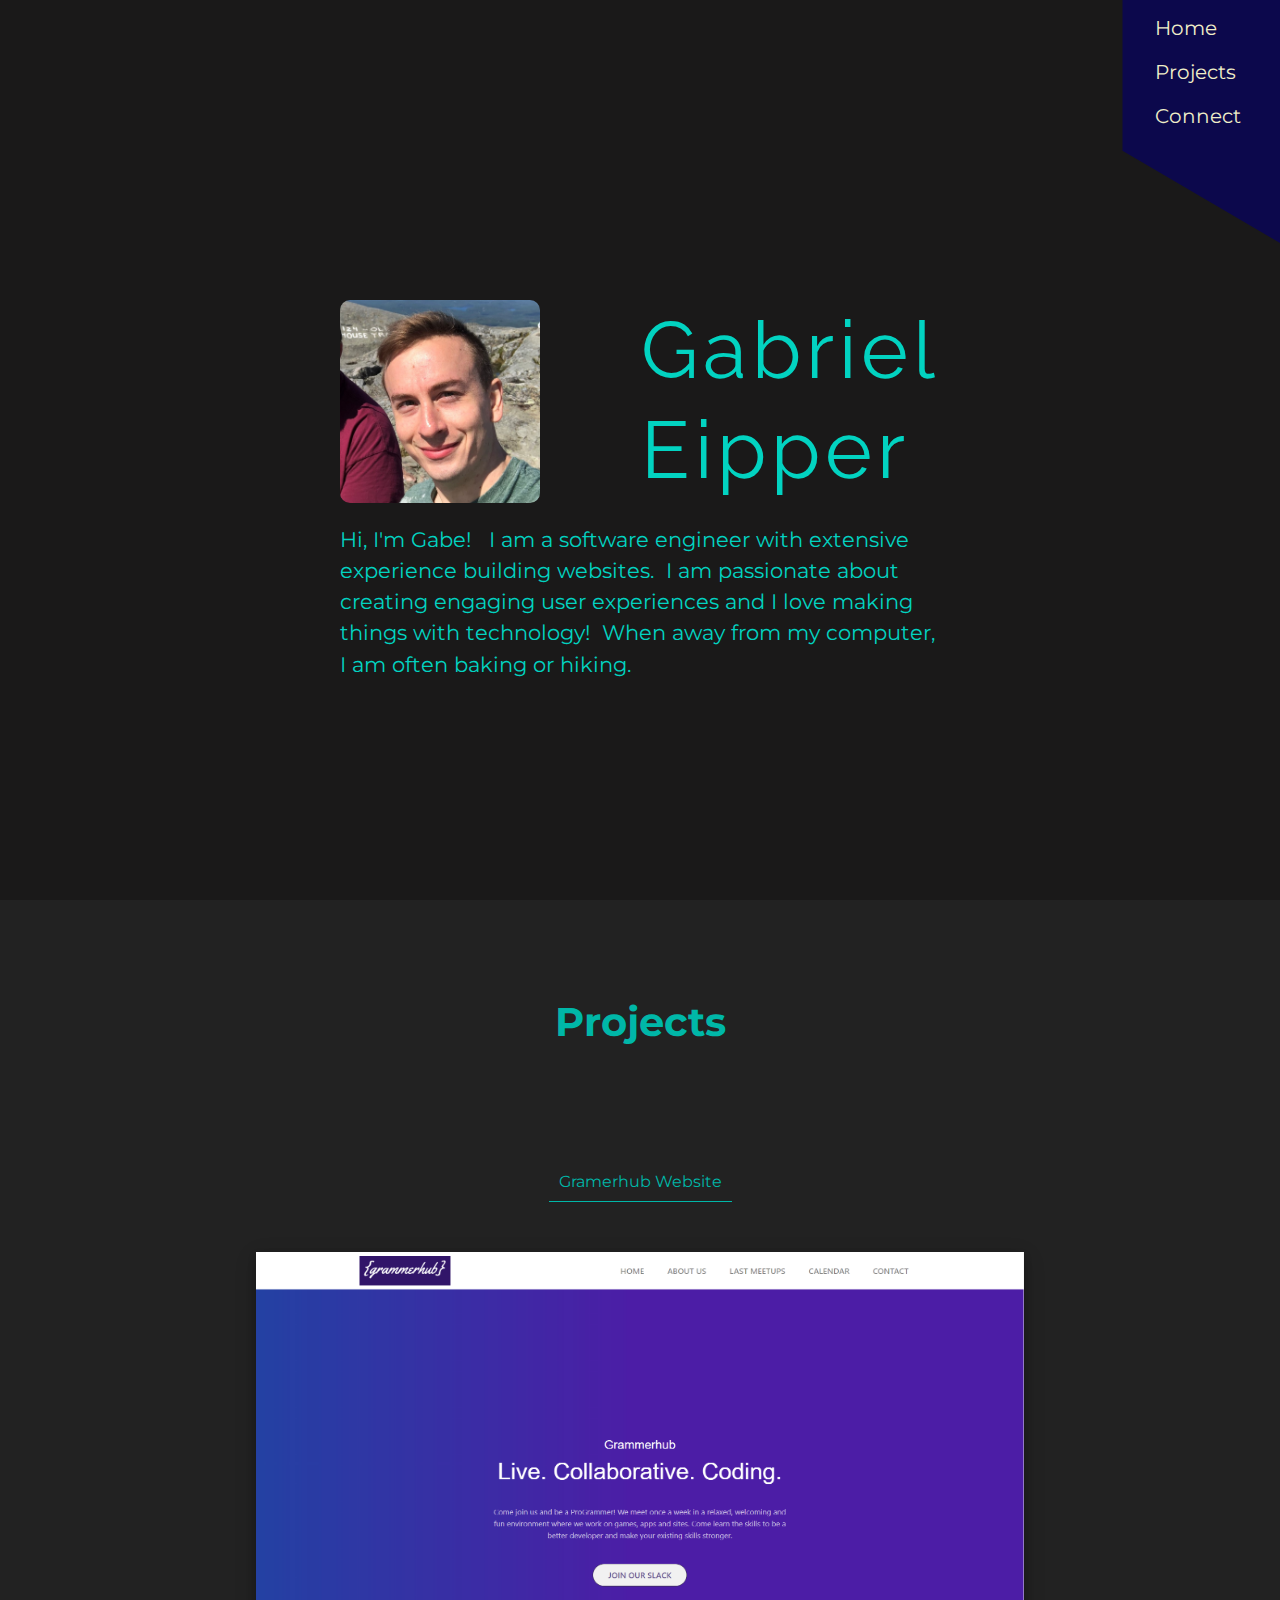
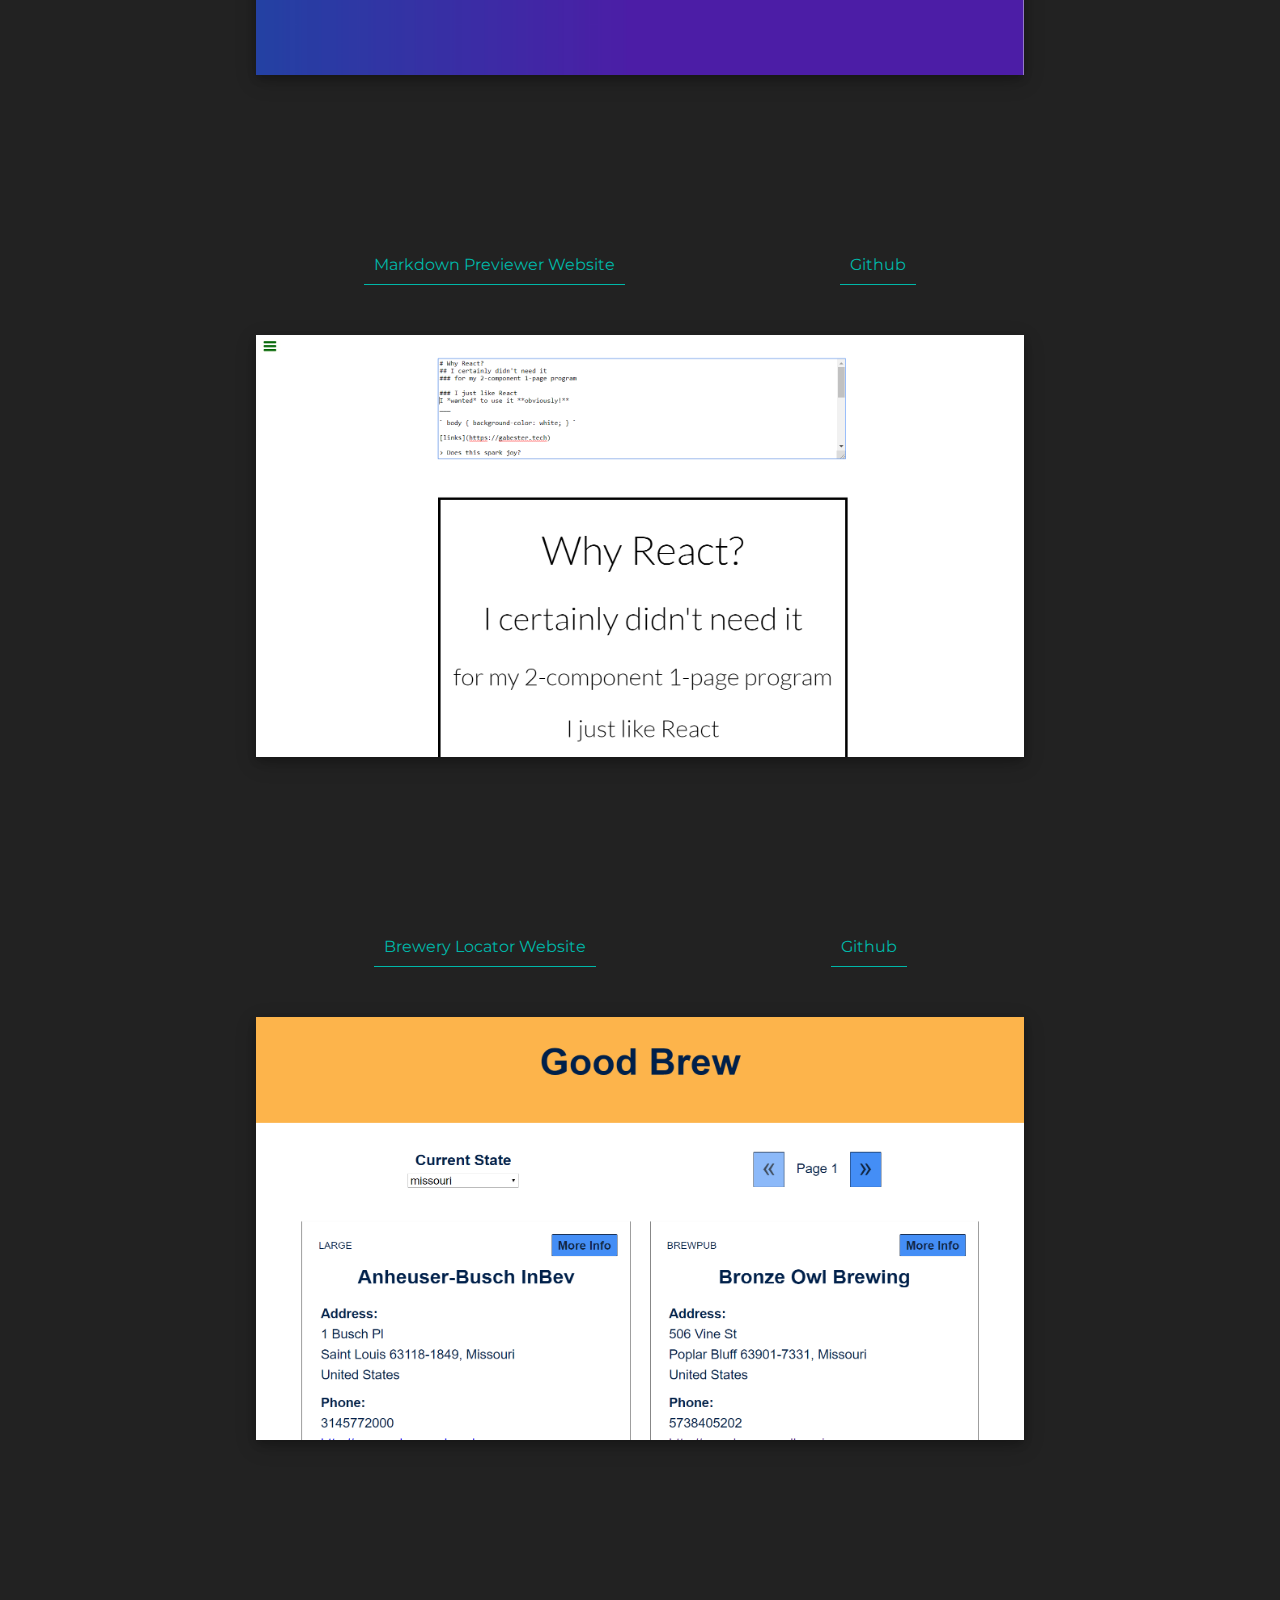
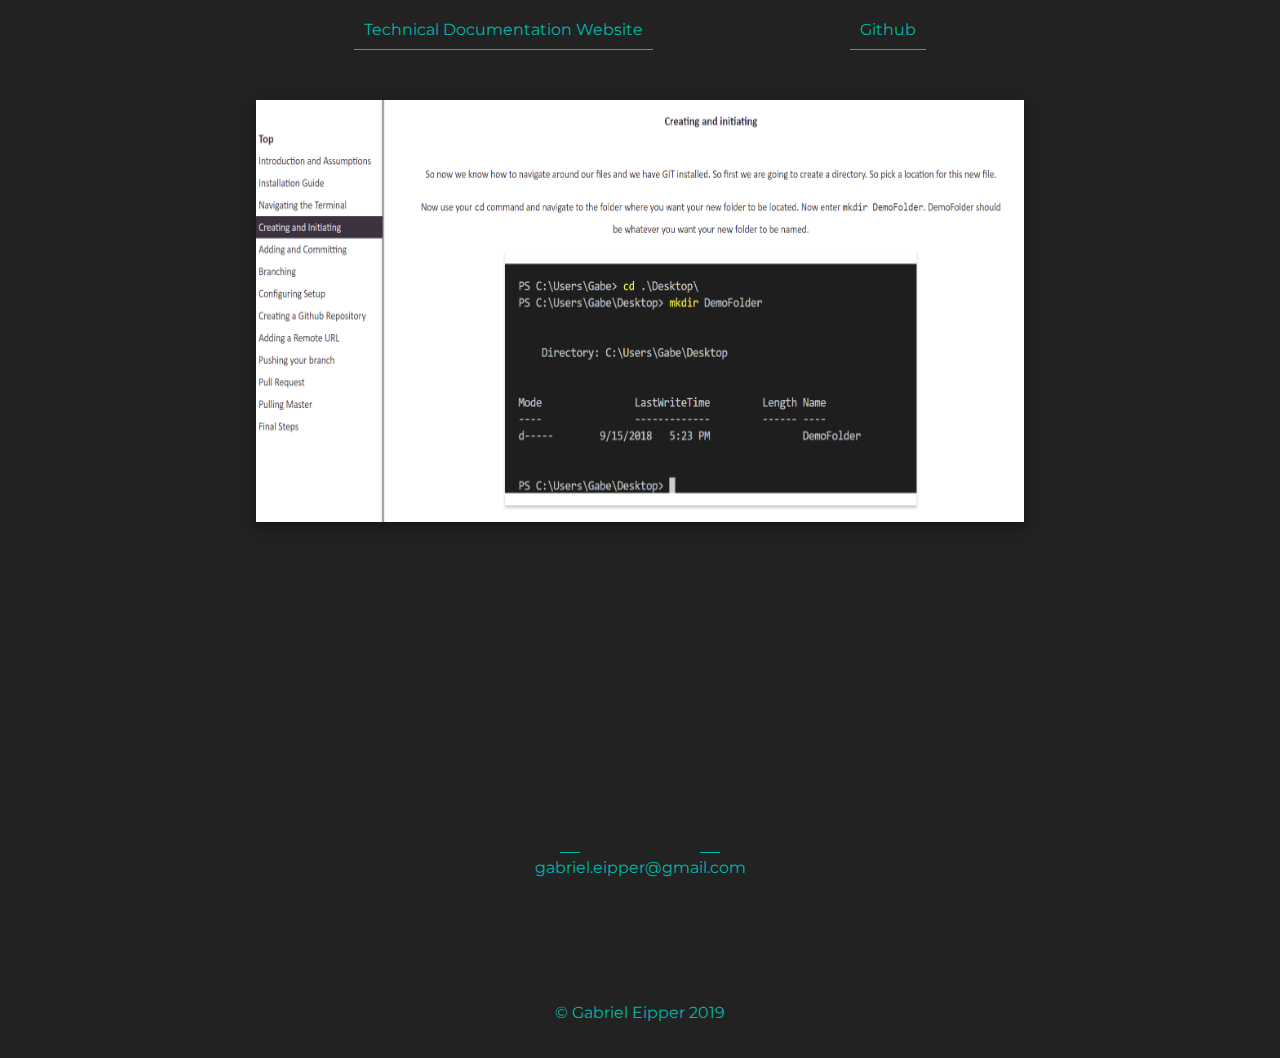
==== index.html @ 1fa5f0dd "added feature" ====
<!DOCTYPE html>
<html lang="en">

<head>
  <meta charset="UTF-8">
  <meta name="viewport" content="width=device-width, initial-scale=1.0">
  <meta http-equiv="X-UA-Compatible" content="ie=edge">

  <title>Gabe Eipper</title>

  <meta name="author" content="Gabe Eipper">
  <meta name="description" content="Gabe Eipper's portfolio">

  <link href="https://fonts.googleapis.com/css?family=Montserrat&display=swap" rel="stylesheet">
  <link href="https://fonts.googleapis.com/css2?family=Raleway:wght@100;400&display=swap" rel="stylesheet">
  <link rel="stylesheet" href="https://use.fontawesome.com/releases/v5.8.2/css/all.css" integrity="sha384-oS3vJWv+0UjzBfQzYUhtDYW+Pj2yciDJxpsK1OYPAYjqT085Qq/1cq5FLXAZQ7Ay" crossorigin="anonymous">
  <link rel="stylesheet" type="text/css" href="css/style.css">
  <link rel="stylesheet" type="text/css" href="css/queries.css">
  <link rel="apple-touch-icon" sizes="180x180" href="img/apple-touch-icon.png">
  <link rel="icon" type="image/png" sizes="32x32" href="img/favicon-32x32.png">
  <link rel="icon" type="image/png" sizes="16x16" href="img/favicon-16x16.png">
  <link rel="manifest" href="img/site.webmanifest">
  <link rel="mask-icon" href="img/safari-pinned-tab.svg" color="#5bbad5">
  <meta name="msapplication-TileColor" content="#2d89ef">
  <meta name="theme-color" content="#ffffff">
</head>

<body id="js--section-top">
    <main>
      <div class="item1">
        <div class="item1a">
          <img alt="Gabe Eipper" src="img/profile-3.jpeg" id="profile">
          <h1>Gabriel <br>Eipper</h1>
        </div>
          <div class="item1b">
            <p>Hi, I'm Gabe! &nbsp;  I am a software engineer with extensive experience building websites.
              &nbsp;I am passionate about creating engaging user experiences and I love making things with technology!
              &nbsp;When away from my computer, I am often baking or hiking.  
            </p>
          </div>
      </div>
      <nav class="nav">
        <ul>
          <li><a class="btn" id="section-top" href="#js--section-top" data="#js--section-top">Home</a></li>
          <li><a class="btn" id="section-work" href="#js--section-work" data="#js--section-work">Projects</a></li>
          <li><a class="btn" id="section-connect" href="#js--section-connect" data="#js--section-connect">Connect</a></li>
        </ul>
      </nav>
    </main>

    <section class="work" id="js--section-work">
      <h2>Projects</h2>
      <div class="container">
      
        <div class="item">
          <div class="flexSimpleRow">
            <!-- <h6>Grammerhub:</h6> -->
            <a href="http://grammerhub.org/" target="_blank" class="projects-icon">
              <i class="fas fa-external-link-alt"></i> Gramerhub Website
            </a>
          </div>
          <!--No GH link for this-->
          <div class="itemImg">
            <img src="img/grammerhub.png" class="shadow" alt="Grammerhub Website Image">
            <div class="overlay">
              <div class="hoverText">
                Contributor to open-source website for Gramerhub.  Built a CMS and API with Strapi.js and migrated database from 
                SQLite to MongoDB.  Built with React.js, Next.js, Strapi.js, and MongoDB.
              </div>
            </div>
          </div>
        </div>

        <div class="item">
          <div class="flexSimpleRow">
            <!-- <h6>Markdown Previewer:</h6> -->
            <a href="https://chainsaw-markdown-git-master.gceipper.now.sh/" target="_blank" class="projects-icon">
              <i class="fas fa-external-link-alt"></i> Markdown Previewer Website
            </a>
            <a href="https://github.com/Gabester0/chainsaw-markdown" target="_blank" class="projects-icon">
              <i class="fab fa-github"></i> Github
            </a>
          </div>
          <div class="itemImg">
            <img src="img/markdown.png" class="shadow" alt="Markdown Previewer App">
            <div class="overlay">
              <div class="hoverText">
                Markdown Previewer and guide.  Built with React, NextJS, and MarkedJS
              </div>
            </div>
          </div>
        </div>

        <div class="item">
          <div class="flexSimpleRow">
            <!-- <h6>Brewery Locator:</h6> -->
            <a href="https://good-brew.herokuapp.com/" target="_blank" class="projects-icon">
              <i class="fas fa-external-link-alt"></i> Brewery Locator Website
            </a>
            <a href="https://github.com/Gabester0/good-brew" target="_blank" class="projects-icon">
              <i class="fab fa-github"></i> Github
            </a>
          </div>
          <div class="itemImg">
            <img class="shadow" src="img/goodBrew.png" alt="Good Brew"/>
            <div class="overlay">
              <div class="hoverText">
                Website to help users explore breweries based on location.  Built with React, SASS, and the Open Brewery DB.
              </div>
            </div>
          </div>
        </div>


        <div class="item">
          <div class="flexSimpleRow">
            <!-- <h6>Technical Documentation:</h6> -->
            <a href="https://gabester0.github.io/Git-Guidance/" target="_blank" class="projects-icon">
              <i class="fas fa-external-link-alt"></i> Technical Documentation Website
            </a>
            <a href="https://github.com/Gabester0/Git-Guidance" target="_blank" class="projects-icon">
              <i class="fab fa-github"></i> Github
            </a>
          </div>
          <div class="itemImg">
            <img src="img/gitGuidance.png" class="shadow" alt="Gabe's GIT Guide" />
            <div class="overlay">
              <div class="hoverText">
                Technical Documentation Project teaching basic GIT usage locally 
                and with Github.  Built with HTML, CSS, and JavaScript.  
              </div>
            </div>
          </div>
        </div>
      </div>
    </section>
    
    <footer>
      <div class="flexSimple connect" id="js--section-connect">
        <div class="flexSimple">
        
          <div class="flexSimpleRow">
            <a href="https://github.com/Gabester0/" target="_blank">
              <i class="fab fa-github connect-icon"></i>
            </a>
            <a href="https://www.linkedin.com/in/gabriel-eipper/" target="_blank">
              <i class="fab fa-linkedin connect-icon"></i>
            </a>
          </div>
          <p><a href="mailto:gabriel.eipper@gmail.com" target="_blank">gabriel.eipper@gmail.com</a></p>
        </div>
      </div>

      <p>
        &#169 Gabriel Eipper 2019<br>
      </p>
    </footer>

    <script src="script.js"></script>
  </body>
</html>
---- css/style.css ----
html {
  overflow-y: scroll;
  overflow-x: hidden;
  scroll-behavior: smooth;
  font-size: 16px;
}

body {
    font-family:Montserrat, sans-serif;
    display:grid;
    background-color: #222;
    margin: 0;
  }

::-webkit-scrollbar {
  width: 14px;
}

::-webkit-scrollbar-thumb {
  background: #00b7a8;
  border-radius: 14px;
  box-shadow: inset 0 0 1px rgba(0,0,0,0.5);
  -webkit-box-shadow: inset 0 0 1px rgba(0,0,0,0.5);
}

::-webkit-scrollbar-track {
  background: rgba(255, 255, 255, 0.869);
}

/***** Reuseable Components ******/
h2,
h4,
h6{
  text-align:center;
}

h2 {
  font-size: 2.5rem;
}
h3 {
  font-size: 1.75rem;
}

h4 {
  font-weight: 200;
  font-size: 2rem;
}

p {
  font-size: 1.25rem;
  text-align: center;
}

a {
  text-decoration: none;
}

.container {
  display: grid;
  width: 90%;
  grid-template-columns: repeat(auto-fill, 1fr);
  grid-template-rows: repeat(auto-fill, 1fr);
  grid-gap: 5vw 2.5%;
  margin:0 auto 4% auto;
  padding: 0 0 5% 0;
}

/* ----------------------Navigation------------*/

.nav {
  z-index: 5;
  background-color: #0c084c;
  grid-column: 5/6;
  position: fixed;
  top: 0;
  left: calc(100vw - 250px);
  padding: 0;
  clip-path: polygon(37% 0, 100% 0, 100% 100%, 37% 62%);
  -webkit-clip-path: polygon(37% 0, 100% 0, 100% 100%, 37% 62%);
  padding-left: 100px;
  padding-bottom: 75px;
}

.nav ul {
  position: sticky;
  -webkit-position: sticky;
  top: 0;
  right: 0;
  width: 100px;
  list-style: none;
  padding: 0 25px;
  margin-top: 0;
  margin-bottom: 40px;
}

.nav li {
  padding-top: 1.25rem;
  font-size: 1.25rem;
}
.nav li:nth-child(1){
  padding-top: 1rem;
}

.nav li a {
  color:#f0eec8;
  display: block;

}

.btn:link,
.btn:visited  {
  text-decoration: none;
  list-style: none;
  transition: color .5s;
}

.btn:hover,
.btn:active {
  color: rgba(255, 255, 255, 0.877);
  text-decoration:none;
  transition: color .5s;
}

.btn-img {
  margin-left: 24px;
}

.btn-img img {
  height: 23px;
  width: 24px;
  z-index: 1;
}

#box {
  height: 23px;
  width: 24px;
  border: 1px solid rgba(255, 255, 255, 0);
  z-index: 20;
  transition: border 0.5s;
}


#box:hover {
  border: 1px solid rgba(255, 255, 255, 0.877);
}



/*****  Landing Page  ******/
main {
  width: 100vw;
  height: 100vh;
  position: relative;
  margin: 0;
  display: grid;
  grid-template-columns: 1fr;
  padding: 0;
  background-color: #1A1919;
}


.item1 {
  width: 600px;
  height: 300px;
  color: rgb(2, 211, 193);
  text-align: left;
  grid-column: 1/5;
  position: absolute;
  top: 50%;
  left: 50%;
  transform: translate(-50%, -50%);
  margin-bottom: 0px;

}

.item1a {
  display: flex;
  flex-direction: row;
  justify-content: space-between;
  width: 100%;
}

.item1b > p{
  text-align: left;
  font-size: 1.3rem;
  line-height: 1.5;
}

#profile {
  width: 200px;
  height: 203px;
  border-radius: 10px;
  box-sizing: border-box;
  display: inline-block;
}
.item1 h1 {
  display: inline-block;
  font-family: 'Raleway', sans-serif;
  font-weight: 400;
  letter-spacing: 5px;
  font-size: 5rem;
  margin: 0;
  line-height: 1.25;
}

.item2 {
  display: inline-block;
  width: 100%;
}

.item2a{
  margin: 0 auto 0 auto;
  width: 100%;
  display: flex;
  flex-direction: row;
  justify-content: space-between;
}

.item1a h2 {
  margin-top: 20px;
  margin-bottom: 0;
  font-weight: 700;
  text-align: right;
}

.item1a h3 {
  text-align: right;
}

#hide {
  display: none;
}

.downButton {
  clip-path: polygon(100% 2%, 100% 0, 0 0%, 0% 2%, 48% 93%, 49% 94%, 50% 95%, 51% 94%, 52% 93%);
  -webkit-clip-path: polygon(100% 2%, 100% 0, 0 0%, 0% 2%, 48% 93%, 49% 94%, 50% 95%, 51% 94%, 52% 93%);
  width: 100px;
  height: 80px;
  margin-top: 7px;
  border-radius: 2.5%;
  background-image: linear-gradient(#9400D3, #4B0082, #0000FF, #00FF00, #FFFF00, #FF7F00, #FEFFEE);
}

h6,
#about-me {
  list-style: none;
  font-size: 1.25rem;
  line-height: 175%;
  font-weight: 600;
  padding: 0;
  margin: 20px auto;
}
.item1 > p {
  margin-top: 0px;
  line-height: 175%;
}

article {
  color: rgb(2, 211, 193);
  background-image: linear-gradient(black 1%, 15%, #222 30%);
  width: 100vw;
  height: 200px;
  padding: 35px auto;
}
article h4 {
  margin-top: 100px;
}

article > p {
  width: 70%;
  margin: 25px auto;
  line-height: 210%;
  margin: 25px auto 0px auto;
  text-align: left;
}

/*-----WORK-----*/

section {
  color: #00b7a8;
  background-color: #222;
  padding: 5vw 0;
  margin: 0;
  width: 100vw;
}

.flexSimple {
  width: 75vw;
  margin: 10px auto;
  display: flex;
  flex-direction: column;
  align-content: center;
}

.flexSimple:nth-last-child(1) {
  width: 400px;
}

.flexSimpleRow {
  display: flex;
  flex-wrap: wrap;
  justify-content: space-evenly;
  font-size: 3.25rem;
}

.item .flexSimpleRow {
  margin-top: 50px;
}

.overlay{
  height: 100%;
  width: 100%;
  opacity: 0;
  transition: .5s ease;
  background-color: black;
  position: absolute;
  bottom: 0;
  box-sizing: border-box;
  border: 4px solid #00b7a8;
  font-size: 1.3rem;
  line-height: 1.8;
}

.hoverText {
  color: #f0eec8;
  position: absolute;
  top: 50%;
  left: 50%;
  transform: translate(-50%, -50%);
  -ms-transform: translate(-50%, -50%);
  text-align: center;
  font-weight: bold;
}

.item {
  margin: auto;
  position:relative;
  padding: 2%;
}

.item .flexSimpleRow {
  font-size: 1rem;
}

.projects-icon {
  color: #00b7a8;
  border-bottom: 1px solid #00b7a8;
  margin: 10px auto 50px auto;
  padding: 10px;
  transition: all .3s;
}

.projects-icon:hover {
  color: rgba(255, 255, 255, 0.877);
}

.item img {
  width: 60vw;
  height:calc(60vw * .55);

}

.itemImg {
  background-color: #0c084c;
  width: 60vw;
  height:calc(60vw * .55);
  position: relative;
  bottom: 0;
}

.itemImg:hover .overlay {
  opacity:0.86;
}

.inactive {
  display: none;
}

.shadow {
  box-shadow: 0 4px 8px 0 rgba(0, 0, 0, 0.2), 0 6px 20px 0 rgba(0, 0, 0, 0.19);
}

/*************  Contact  ************/

.connect {
  color: #00b7a8;
  padding: 0;
  text-align: center;
  margin: 0 auto 100px auto;
}

.connect i {
  color: #00b7a8;
  border-bottom: 1px solid #00b7a8;
  margin: 10px auto 50px auto;
  padding: 10px;
  font-size: 4.5rem;
  transition: all .3s;
}

.connect a {
  color: #00b7a8;
}

.connect-icon:hover {
  color: rgba(255, 255, 255, 0.877);
}

footer {
  color: #00b7a8;
  padding: 20px;
}

footer p {
  font-size: 1rem;
}
---- css/queries.css ----
@media (max-width: 750px){
    html {
        font-size: 14px;
    }
    .container {
      width: 440px;
      margin: 0 auto;
      grid-template-columns: 1fr;
    }
    .item1 {
        width: 398px;
    }
    .item1a {
        margin-bottom: 20px;
    }
    #profile {
        margin: auto;
        width: 100px;
        height: 101.5px;
    }
    .item1a > h1 {
        font-size: 3.65rem;
    }
    .btn-img {
        margin-left: 20px;
    }
    .item {
      padding: 0;
    }
    .item .flexSimpleRow {
        flex-direction: column;
    }
    .projects-icon {
        margin: 0px auto 20px auto;
    }
    .overlay{
        font-size: initial;
        line-height: initial;
    }
    .hoverText{
        width: 75%;
    }
      
    .item1b > p {
        width: 398px;
        margin: 10px auto 0 auto;
    }
  }

@media (max-width: 505px){
    html {
        font-size: 12px;
    }
    .container {
        width: 350px;
        grid-template-columns: 1fr;
    }
    .nav {
        padding-bottom: 25px;
        left: calc(100vw - 220px);
    }
    .item {
        max-width: 100%;
        margin: auto;
    }
    .item1 {
        width: 250px;
    }
    .item1a > h1 {
        font-size: 2.65rem;
    }
    .item1b > p {
        width: 250px;
    }
    #lBut {
        margin-top: 4vw;
    }
    #profile {
        margin: 0 auto;
        width: 100px;
        height: 102px;
    }
    .itemImg {
      background-color: #0c084c;
      height: auto;
      width: 350px;
    }
    .btn-img {
        margin-left: 16px;
    }
    .item img {
        height: auto;
        width: 350px;
    }
    .flexSimple:nth-last-child(1) {
        width: 250px;
    }
    .hoverText{
        width: 90%;
        font-size: 14px;
    }
}


@media (max-width: 420px){
    .container {
        width: 250px;
        grid-template-columns: 1fr;
    }
    .itemImg {
        width: 250px;
    }
    #profile {
        margin: 0 auto;
        width: 75px;
        height: 76.125px;
    }
    .item img {
        width: 250px;
    }
}

@media (max-height: 625px){
    .item1 {
        top: 55%;
    }
}
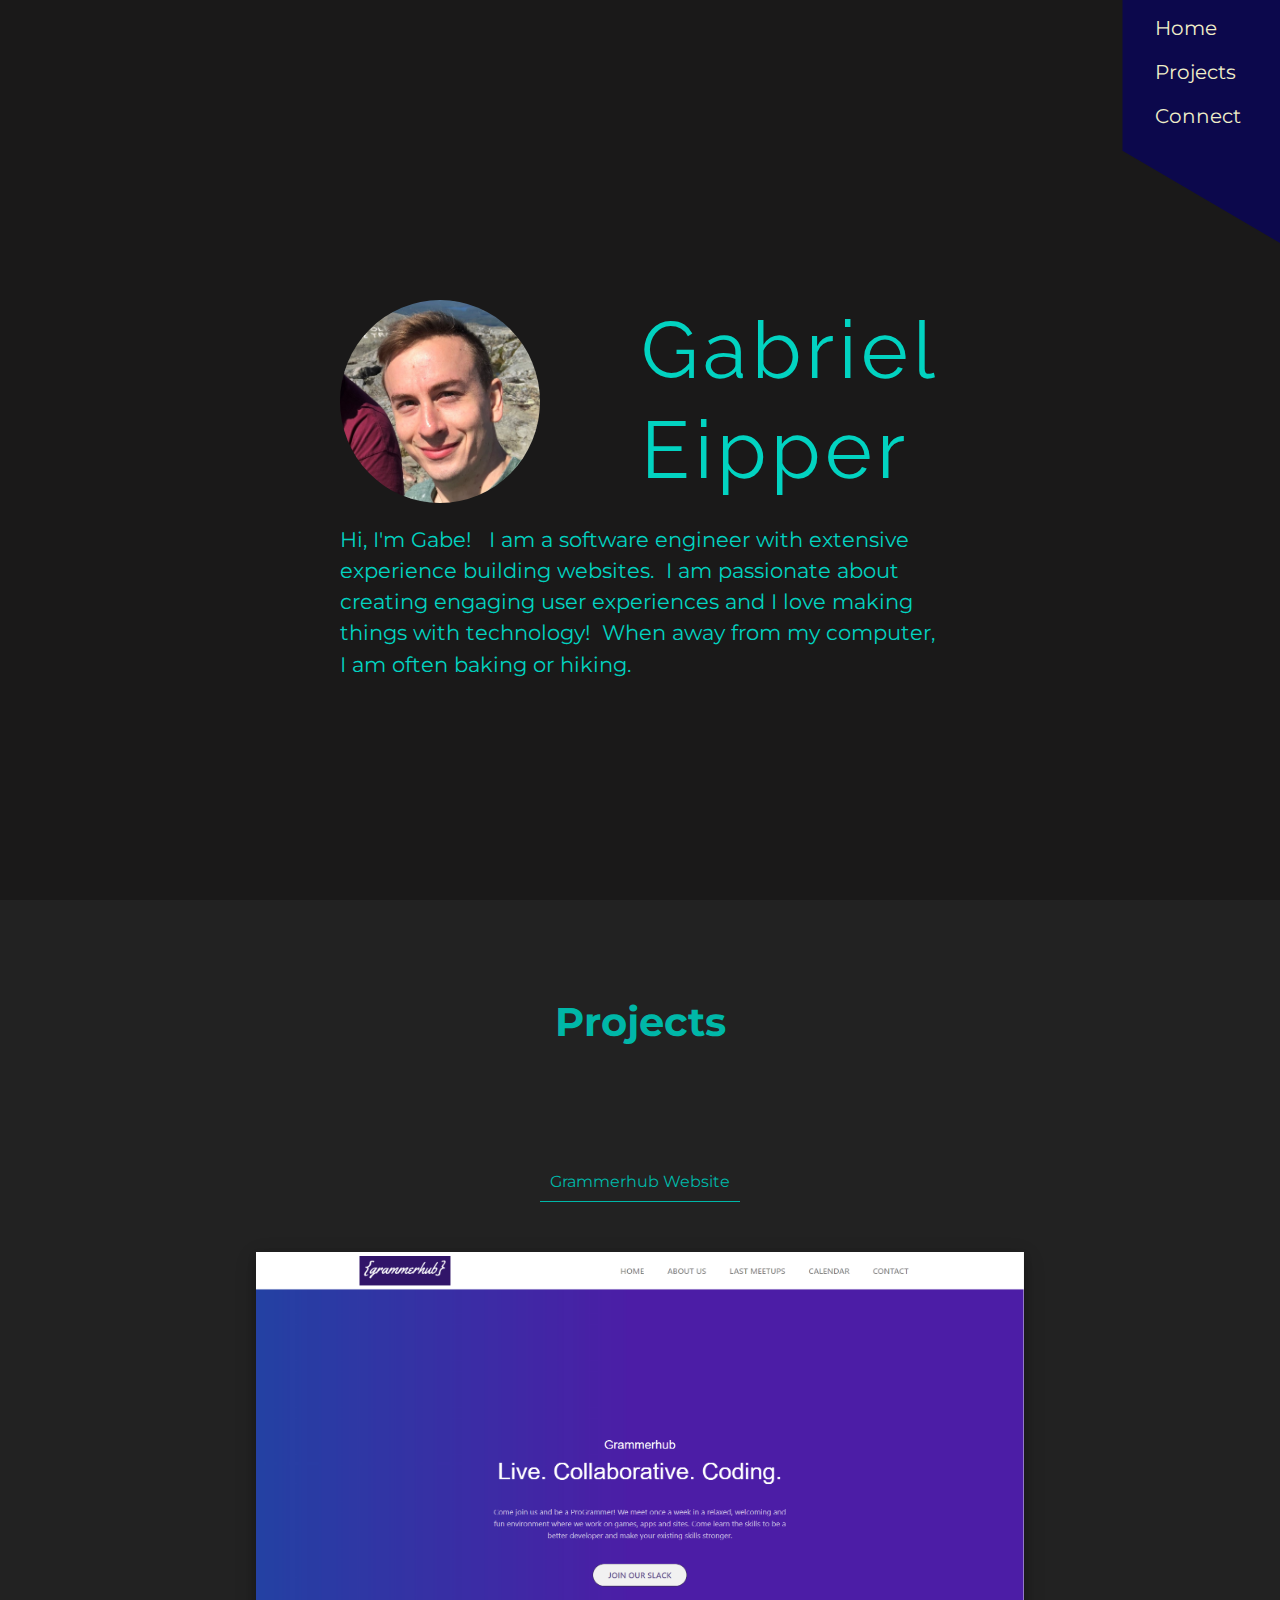
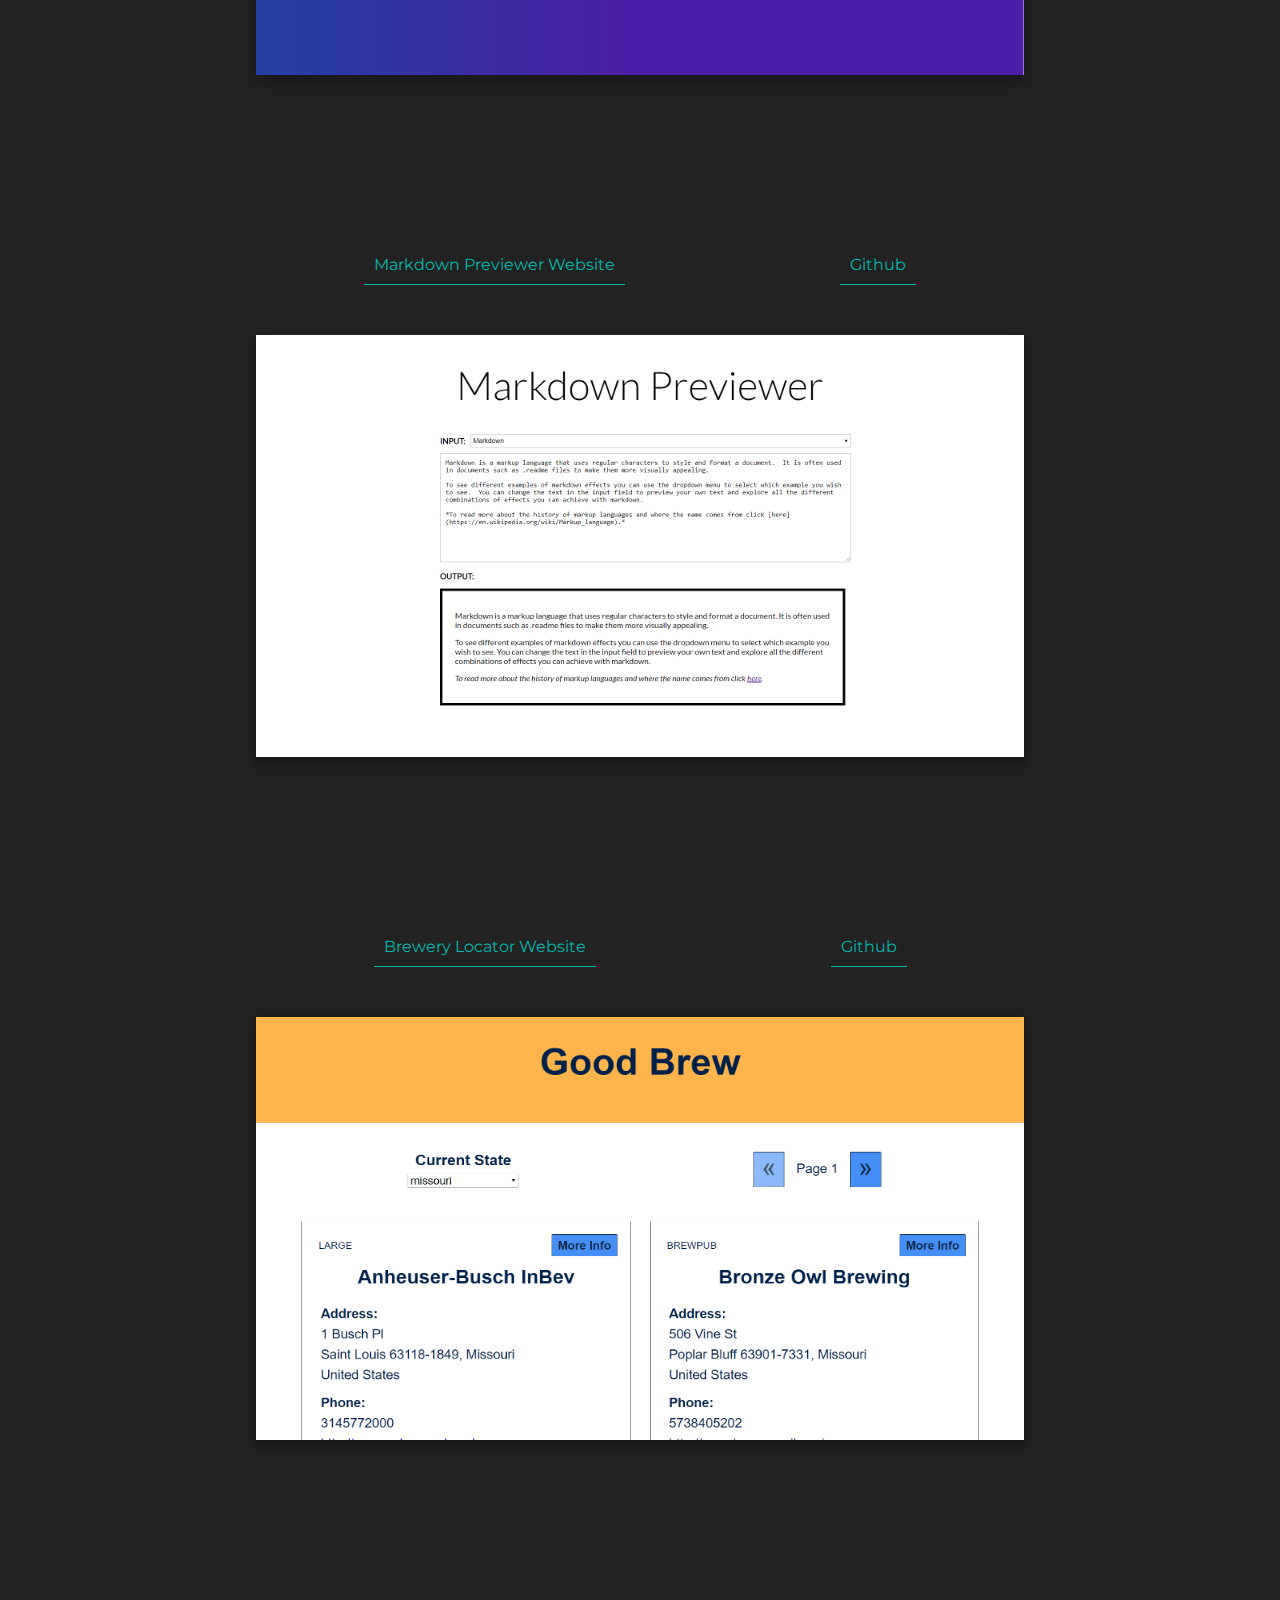
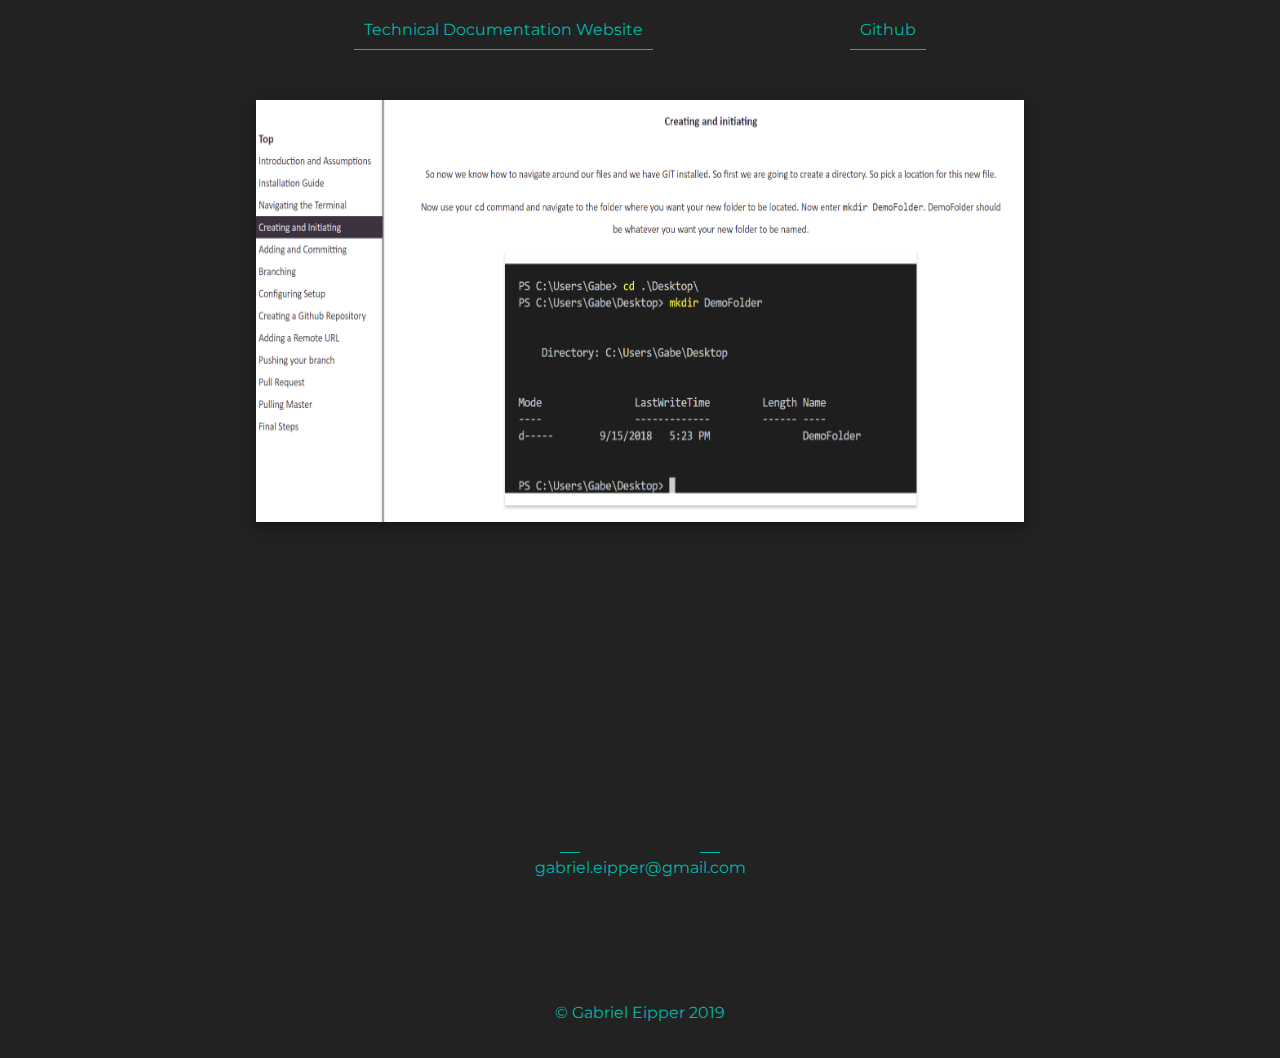
==== commit 0ad32e78: "fixed typo" ====
--- a/index.html
+++ b/index.html
@@ -25,7 +25,7 @@
   <meta name="theme-color" content="#ffffff">
 </head>
 
-<body id="js--section-top">
+<body id="scrollTo-sectionTop">
     <main>
       <div class="item1">
         <div class="item1a">
@@ -41,14 +41,14 @@
       </div>
       <nav class="nav">
         <ul>
-          <li><a class="btn" id="section-top" href="#js--section-top" data="#js--section-top">Home</a></li>
-          <li><a class="btn" id="section-work" href="#js--section-work" data="#js--section-work">Projects</a></li>
-          <li><a class="btn" id="section-connect" href="#js--section-connect" data="#js--section-connect">Connect</a></li>
+          <li><a class="btn" id="sectionTop" href="#scrollTo-sectionTop">Home</a></li>
+          <li><a class="btn" id="sectionWork" href="#scrollTo-sectionWork">Projects</a></li>
+          <li><a class="btn" id="sectionConnect" href="#scrollTo-sectionConnect">Connect</a></li>
         </ul>
       </nav>
     </main>
 
-    <section class="work" id="js--section-work">
+    <section class="work" id="scrollTo-sectionWork">
       <h2>Projects</h2>
       <div class="container">
       
@@ -56,7 +56,7 @@
           <div class="flexSimpleRow">
             <!-- <h6>Grammerhub:</h6> -->
             <a href="http://grammerhub.org/" target="_blank" class="projects-icon">
-              <i class="fas fa-external-link-alt"></i> Gramerhub Website
+              <i class="fas fa-external-link-alt"></i> Grammerhub Website
             </a>
           </div>
           <!--No GH link for this-->
@@ -64,7 +64,7 @@
             <img src="img/grammerhub.png" class="shadow" alt="Grammerhub Website Image">
             <div class="overlay">
               <div class="hoverText">
-                Contributor to open-source website for Gramerhub.  Built a CMS and API with Strapi.js and migrated database from 
+                Contributor to open-source website for Grammerhub.  Built a CMS and API with Strapi.js and migrated database from 
                 SQLite to MongoDB.  Built with React.js, Next.js, Strapi.js, and MongoDB.
               </div>
             </div>
@@ -136,7 +136,7 @@
     </section>
     
     <footer>
-      <div class="flexSimple connect" id="js--section-connect">
+      <div class="flexSimple connect" id="scrollTo-sectionConnect">
         <div class="flexSimple">
         
           <div class="flexSimpleRow">
--- a/css/style.css
+++ b/css/style.css
@@ -189,7 +189,7 @@
 #profile {
   width: 200px;
   height: 203px;
-  border-radius: 10px;
+  border-radius: 50%;
   box-sizing: border-box;
   display: inline-block;
 }
@@ -317,8 +317,8 @@
   bottom: 0;
   box-sizing: border-box;
   border: 4px solid #00b7a8;
-  font-size: 1.3rem;
-  line-height: 1.8;
+  font-size: 1.1rem;
+  line-height: 1.6;
 }
 
 .hoverText {
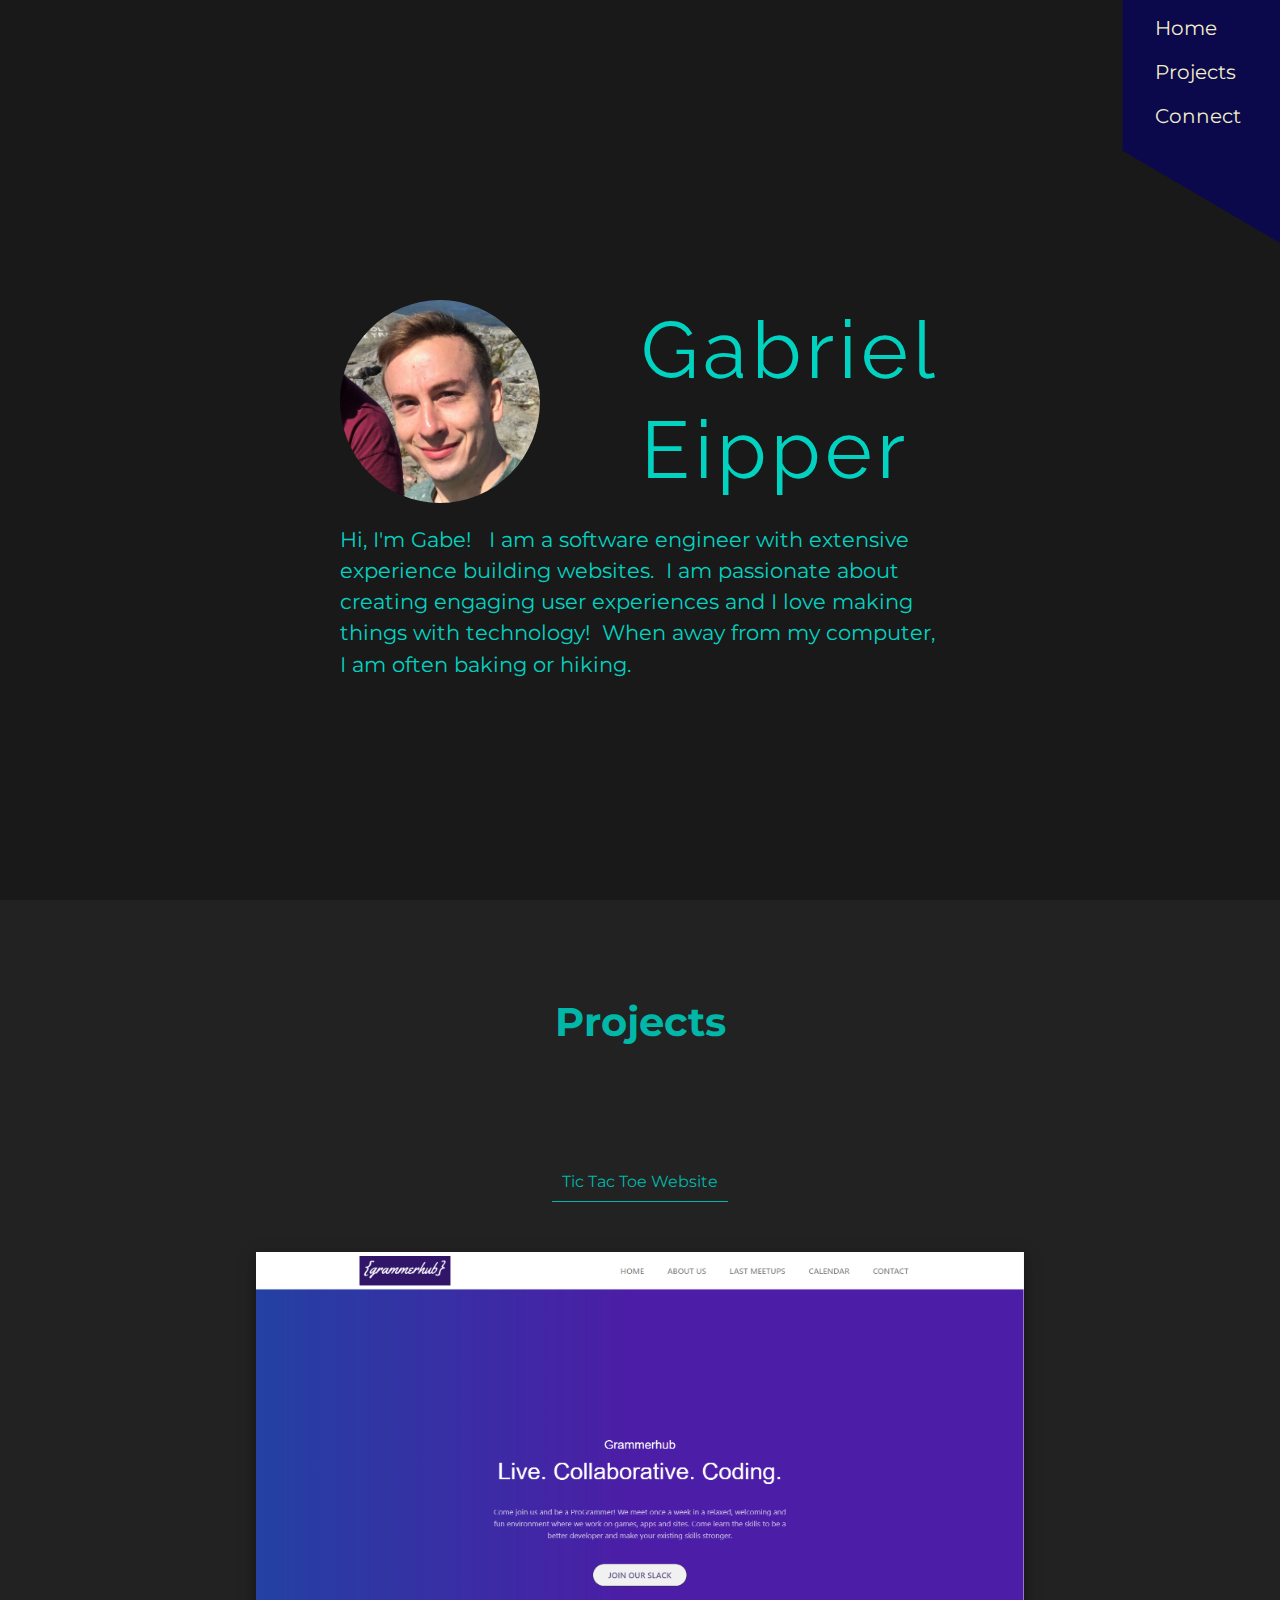
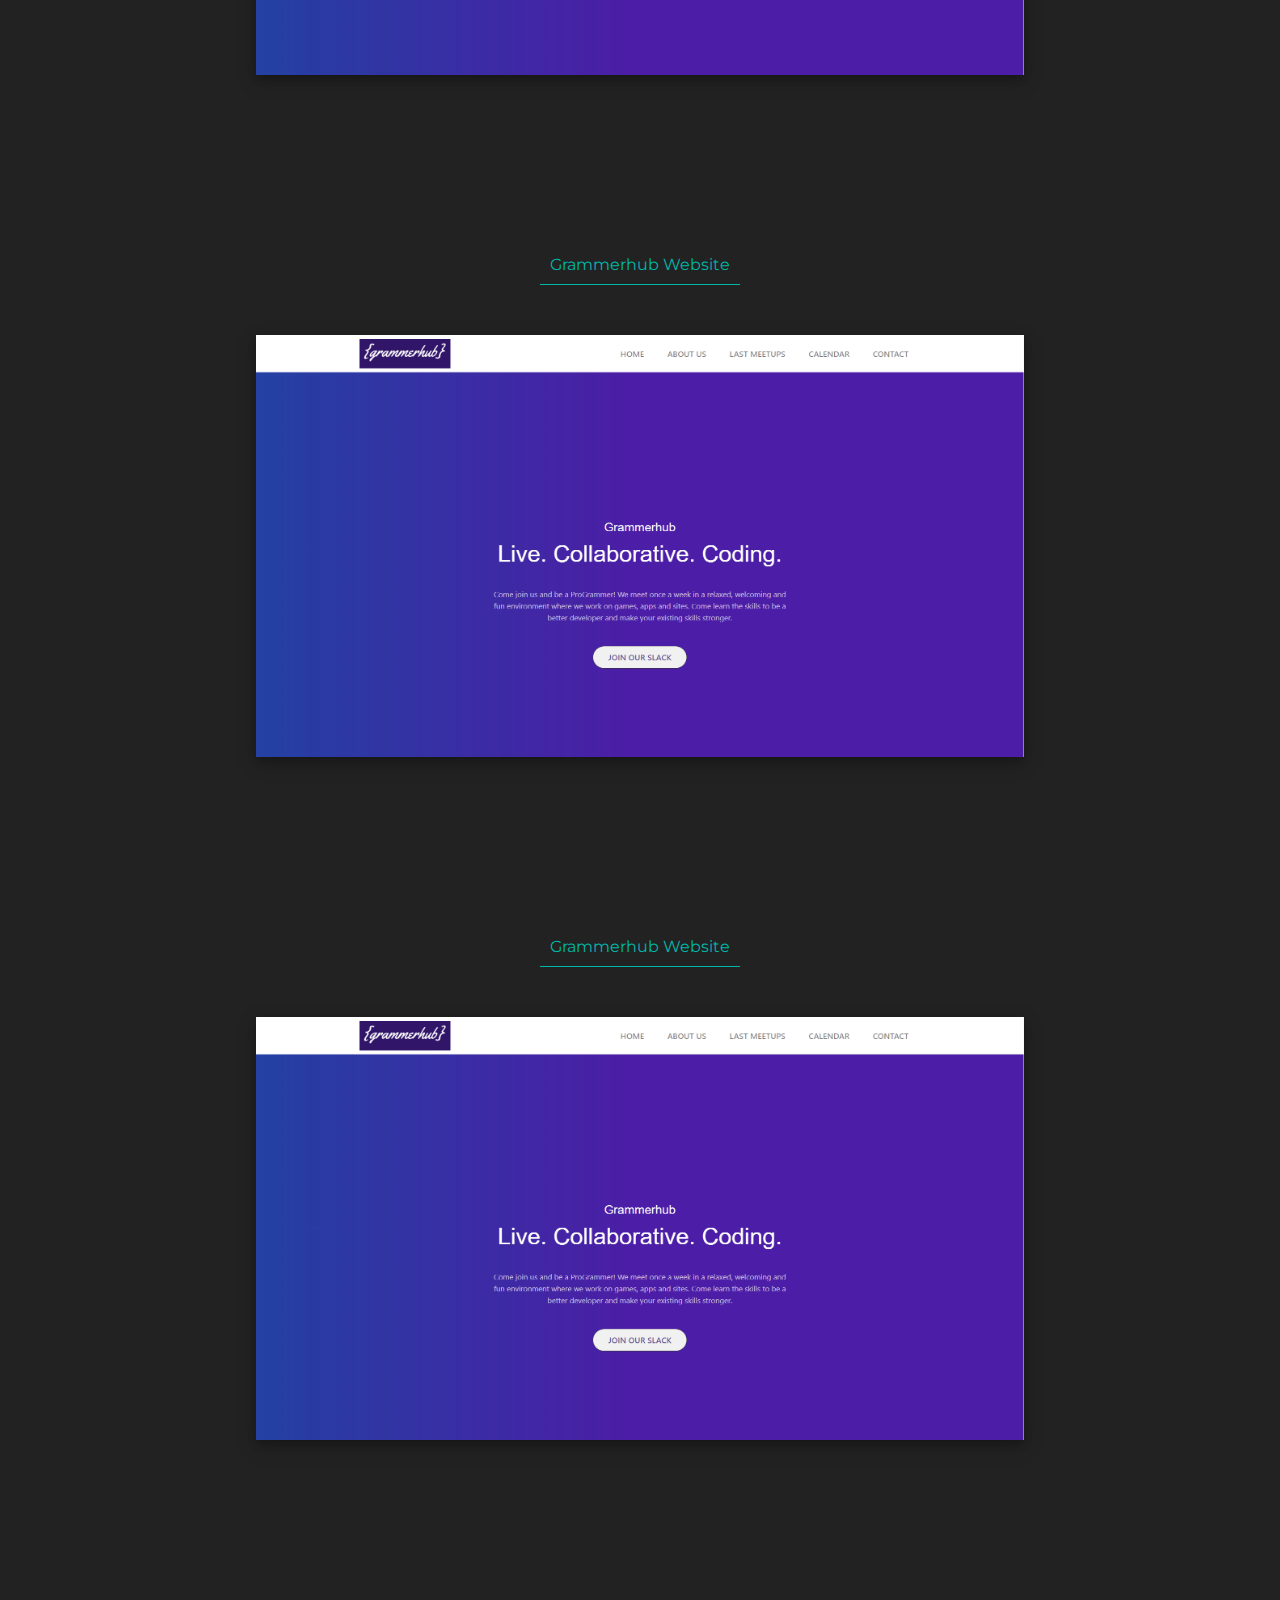
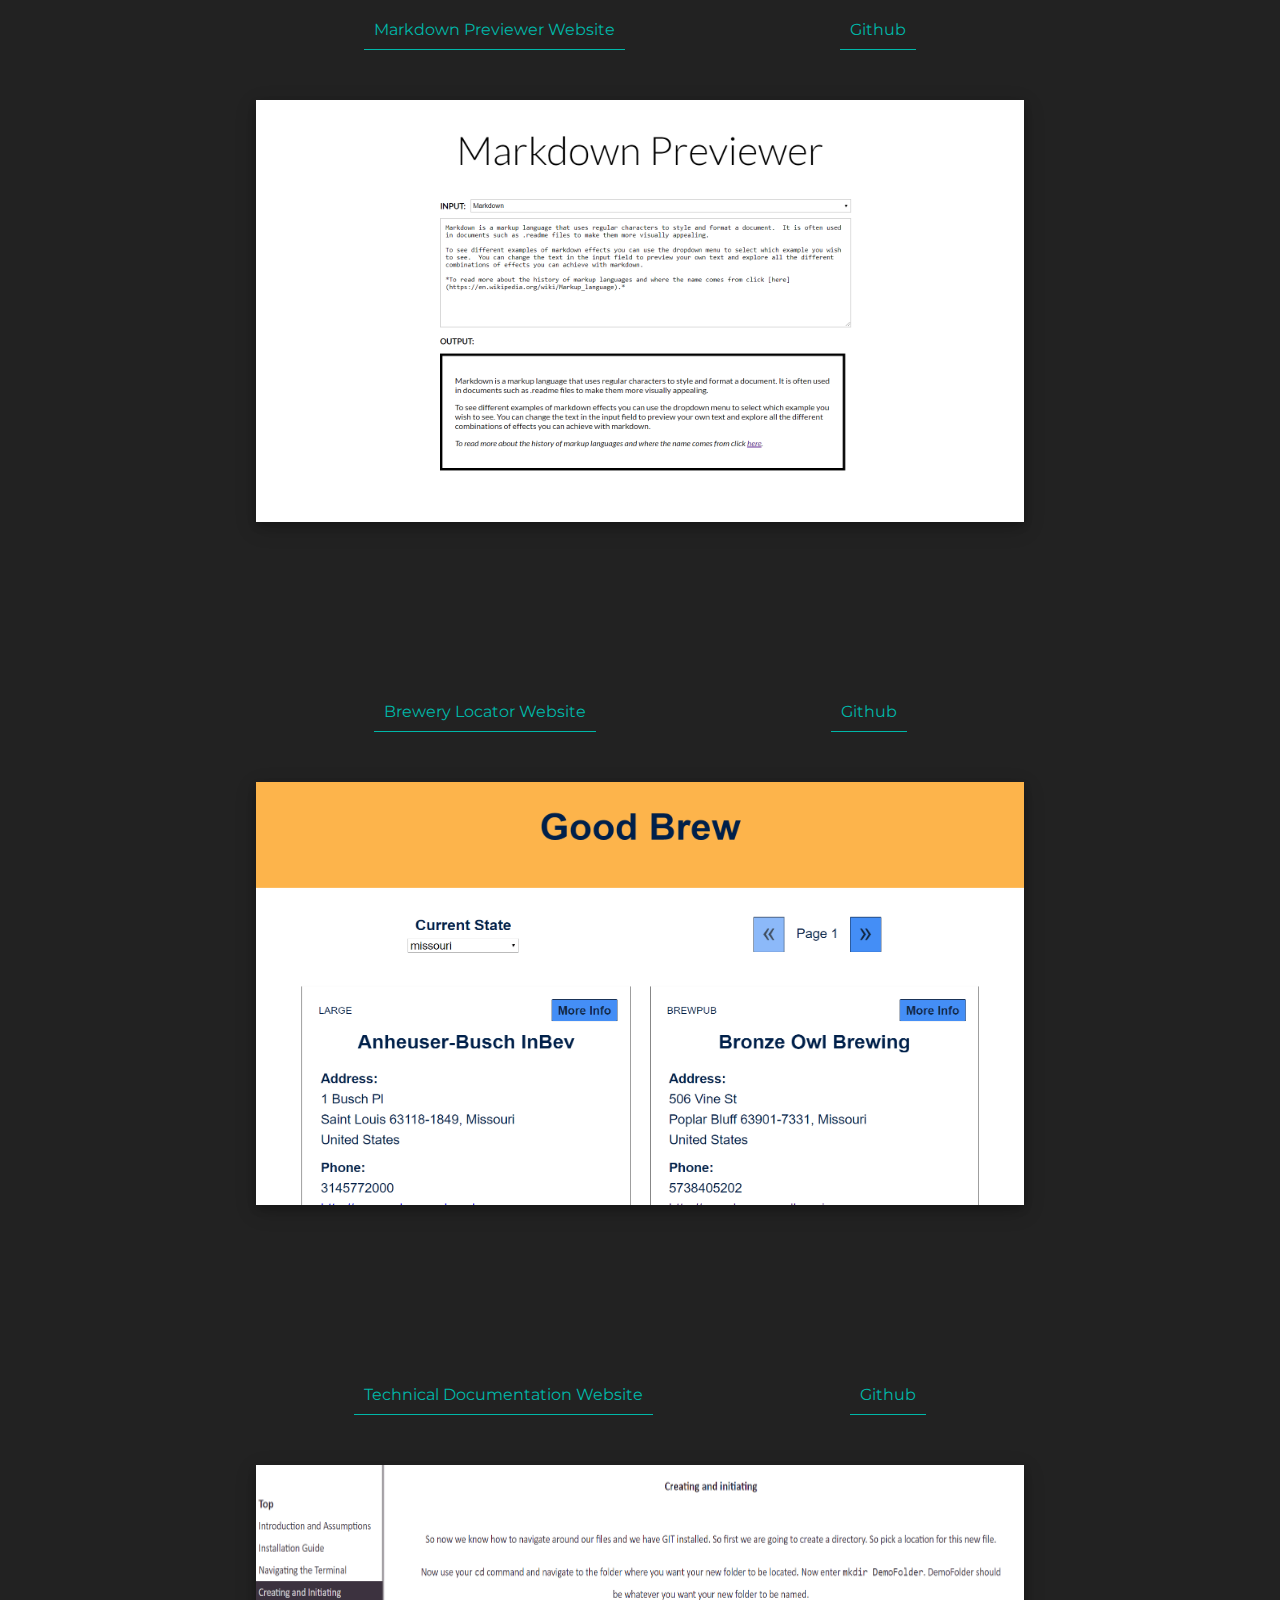
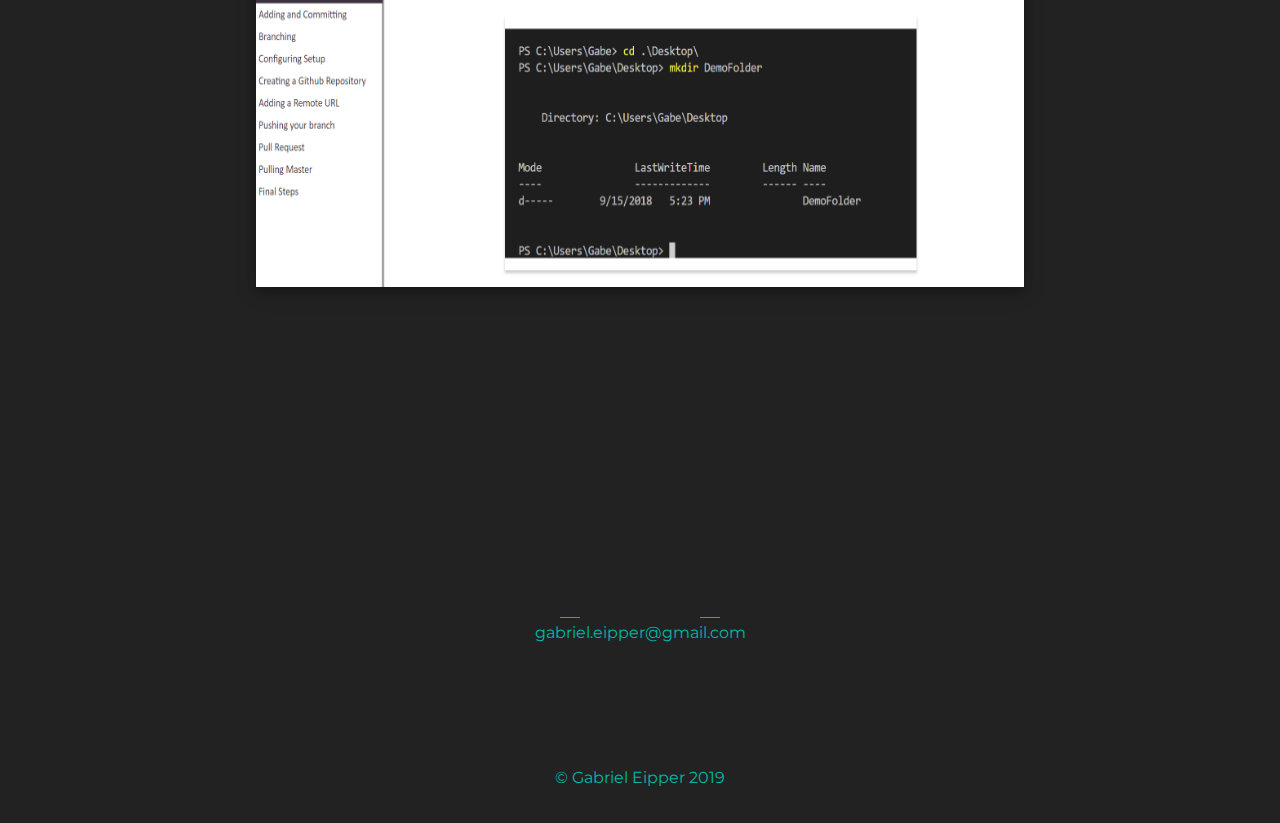
==== commit fc1c4b77: "Added screenshot of TicTacToe" ====
--- a/index.html
+++ b/index.html
@@ -54,6 +54,45 @@
       
         <div class="item">
           <div class="flexSimpleRow">
+            <!-- <h6>Tic Tac Toe:</h6> -->
+            <a href="https://eipper-tictactoe.netlify.app/" target="_blank" class="projects-icon">
+              <i class="fas fa-external-link-alt"></i> Tic Tac Toe Website
+            </a>
+          </div>
+          <!--No GH link for this-->
+          <div class="itemImg">
+            <img src="img/grammerhub.png" class="shadow" alt="Grammerhub Website Image">
+            <div class="overlay">
+              <div class="hoverText">
+                <!-- Contributor to open-source website for Grammerhub.  Built a CMS and API with Strapi.js and migrated database from 
+                SQLite to MongoDB.  Built with React.js, Next.js, Strapi.js, and MongoDB. -->
+              </div>
+            </div>
+          </div>
+        </div>
+
+              
+        <div class="item">
+          <div class="flexSimpleRow">
+            <!-- <h6>Tone Tha Great:</h6> -->
+            <a href="http://grammerhub.org/" target="_blank" class="projects-icon">
+              <i class="fas fa-external-link-alt"></i> Grammerhub Website
+            </a>
+          </div>
+          <!--No GH link for this-->
+          <div class="itemImg">
+            <img src="img/grammerhub.png" class="shadow" alt="Grammerhub Website Image">
+            <div class="overlay">
+              <div class="hoverText">
+                Contributor to open-source website for Grammerhub.  Built a CMS and API with Strapi.js and migrated database from 
+                SQLite to MongoDB.  Built with React.js, Next.js, Strapi.js, and MongoDB.
+              </div>
+            </div>
+          </div>
+        </div>
+
+        <div class="item">
+          <div class="flexSimpleRow">
             <!-- <h6>Grammerhub:</h6> -->
             <a href="http://grammerhub.org/" target="_blank" class="projects-icon">
               <i class="fas fa-external-link-alt"></i> Grammerhub Website
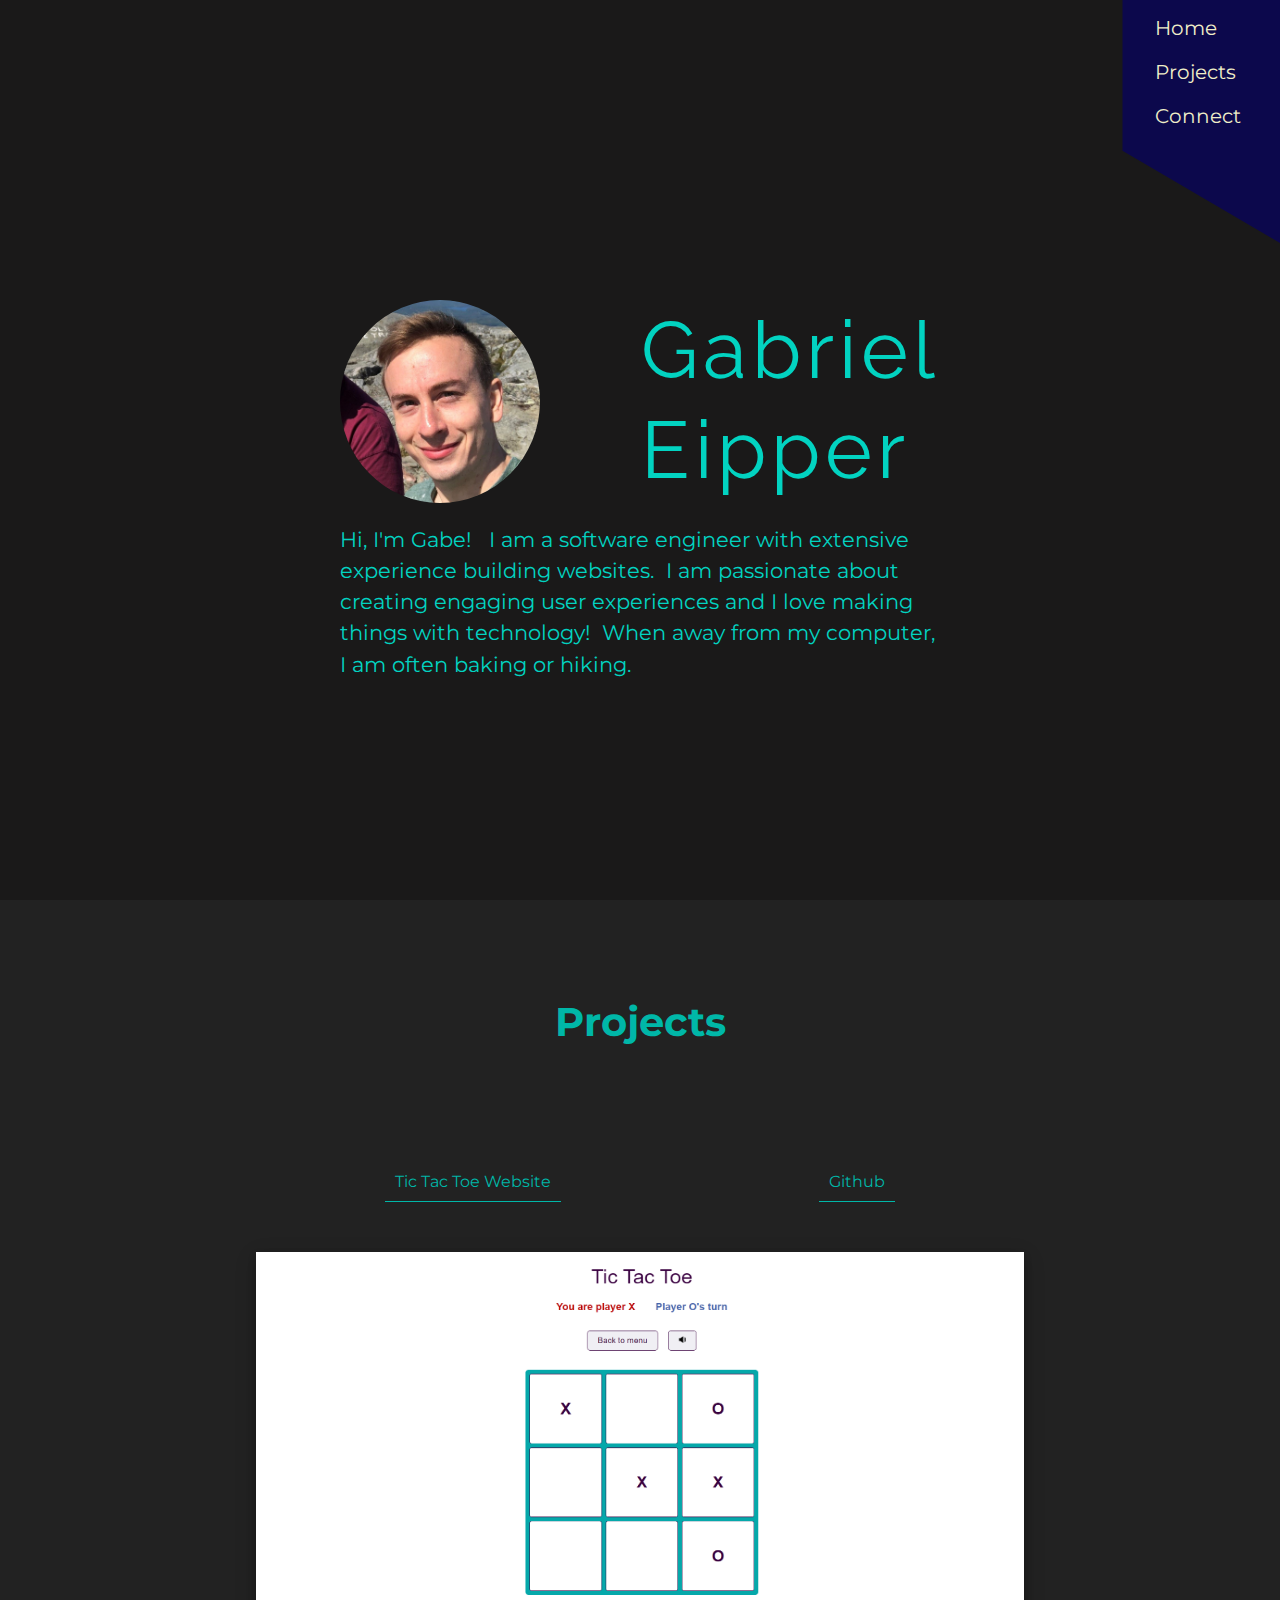
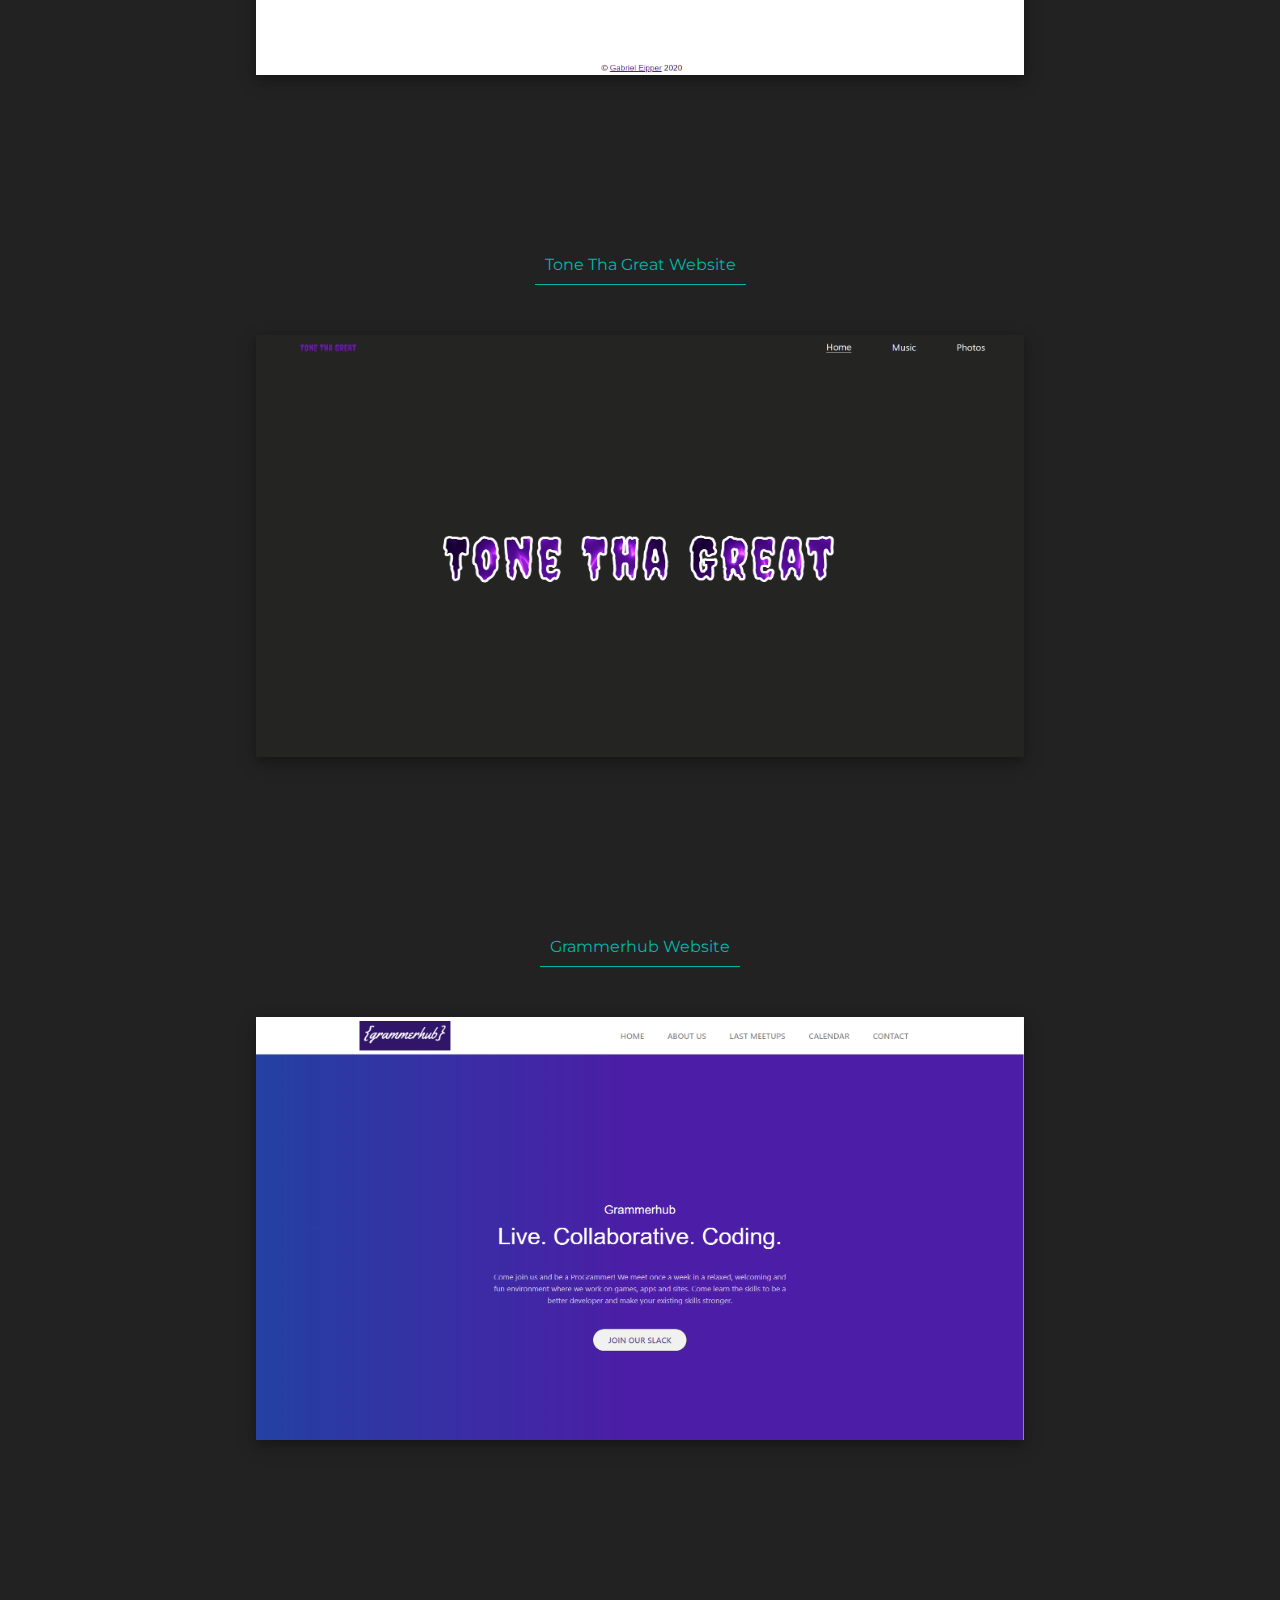
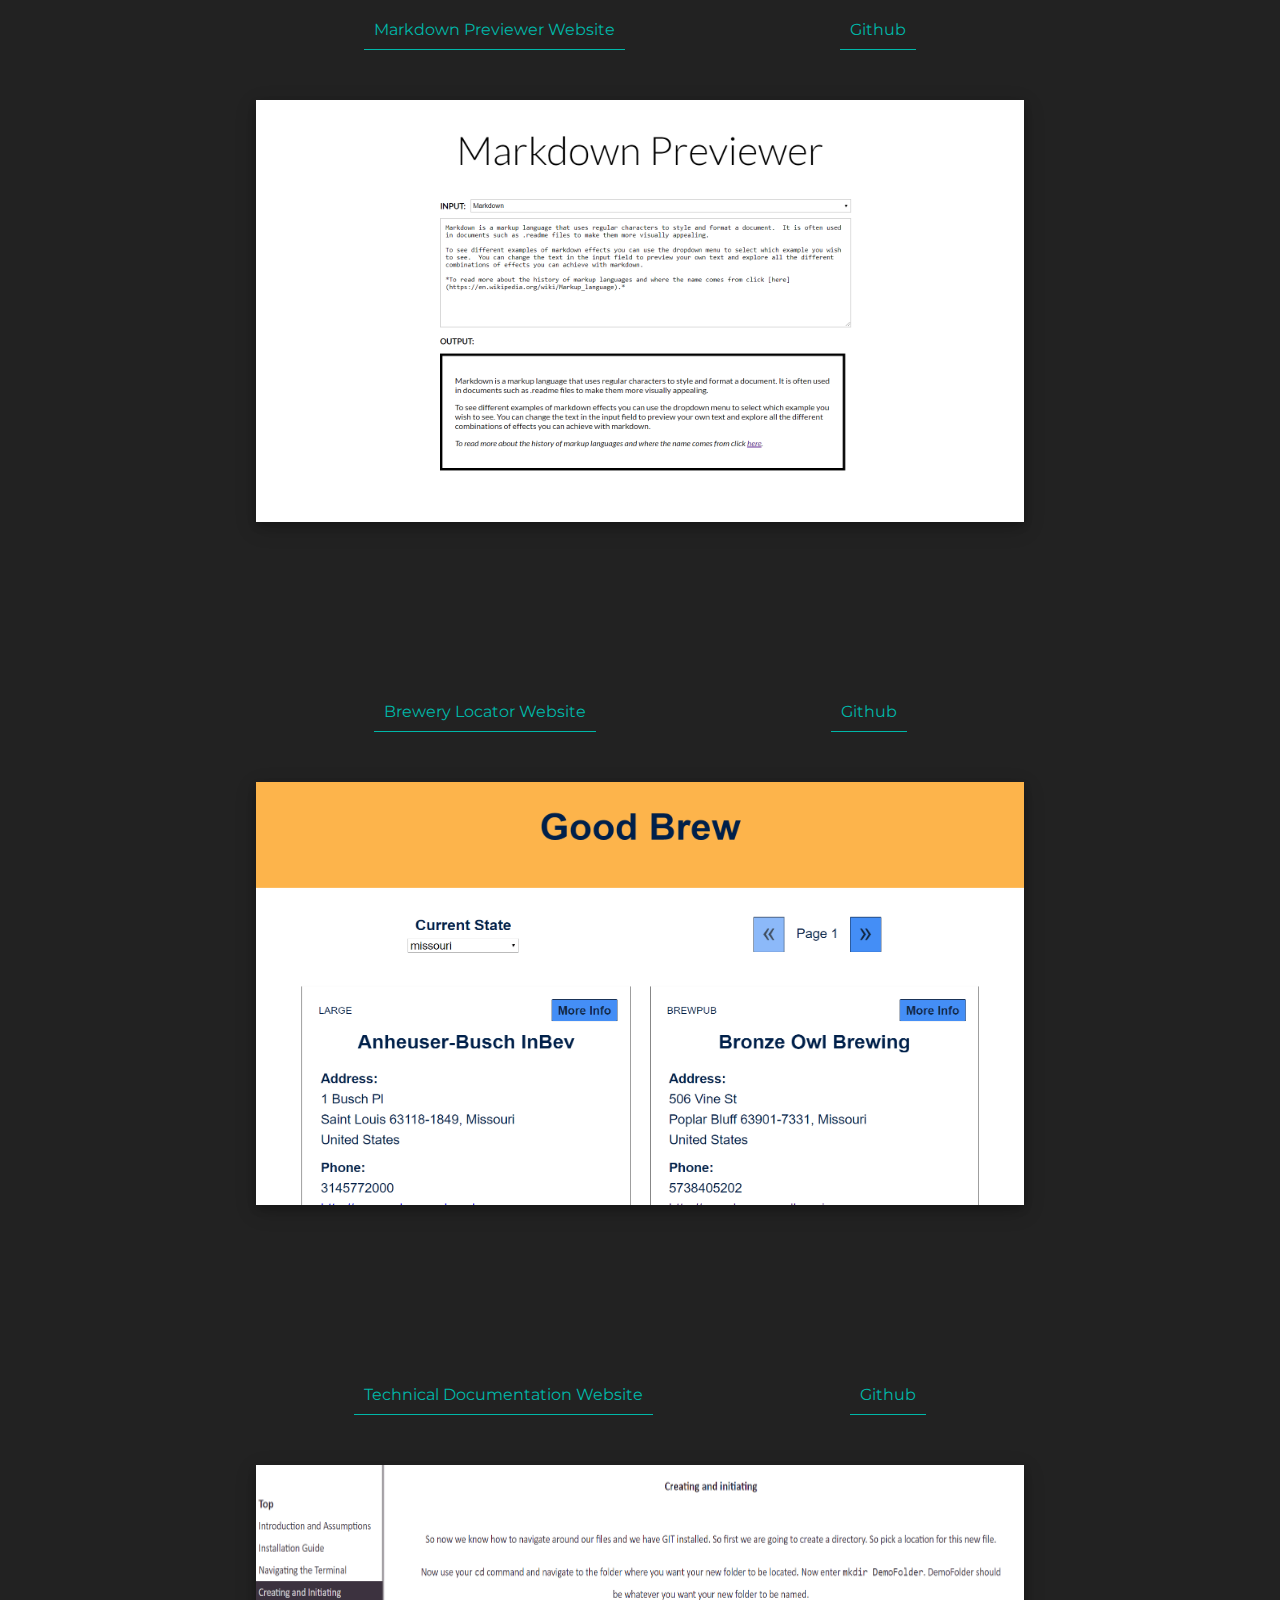
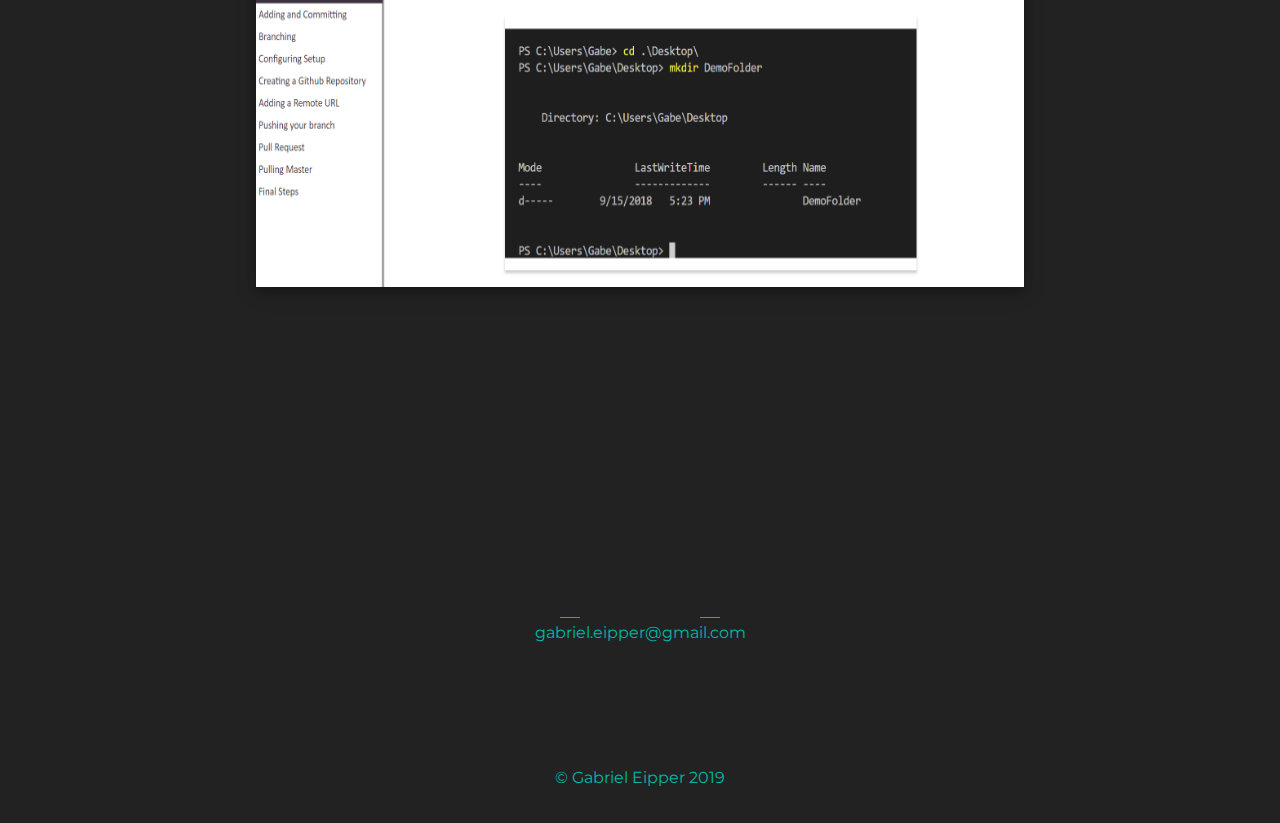
==== commit eeff73fe: "added toneThaGreat image" ====
--- a/index.html
+++ b/index.html
@@ -58,10 +58,12 @@
             <a href="https://eipper-tictactoe.netlify.app/" target="_blank" class="projects-icon">
               <i class="fas fa-external-link-alt"></i> Tic Tac Toe Website
             </a>
-          </div>
-          <!--No GH link for this-->
-          <div class="itemImg">
-            <img src="img/grammerhub.png" class="shadow" alt="Grammerhub Website Image">
+            <a href="https://github.com/Gabester0/TicTacToe-Client" target="_blank" class="projects-icon">
+              <i class="fab fa-github"></i> Github
+            </a>
+          </div>
+          <div class="itemImg">
+            <img src="img/ticTacToe.png" class="shadow" alt="TicTacToe Website Image">
             <div class="overlay">
               <div class="hoverText">
                 <!-- Contributor to open-source website for Grammerhub.  Built a CMS and API with Strapi.js and migrated database from 
@@ -75,17 +77,17 @@
         <div class="item">
           <div class="flexSimpleRow">
             <!-- <h6>Tone Tha Great:</h6> -->
-            <a href="http://grammerhub.org/" target="_blank" class="projects-icon">
-              <i class="fas fa-external-link-alt"></i> Grammerhub Website
+            <a href="https://tone-client-di39q4d3r.vercel.app/" target="_blank" class="projects-icon">
+              <i class="fas fa-external-link-alt"></i> Tone Tha Great Website
             </a>
           </div>
           <!--No GH link for this-->
           <div class="itemImg">
-            <img src="img/grammerhub.png" class="shadow" alt="Grammerhub Website Image">
-            <div class="overlay">
-              <div class="hoverText">
-                Contributor to open-source website for Grammerhub.  Built a CMS and API with Strapi.js and migrated database from 
-                SQLite to MongoDB.  Built with React.js, Next.js, Strapi.js, and MongoDB.
+            <img src="img/toneThaGreat.png" class="shadow" alt="Tone-Tha-Great Website Image">
+            <div class="overlay">
+              <div class="hoverText">
+                <!-- Contributor to open-source website for Grammerhub.  Built a CMS and API with Strapi.js and migrated database from 
+                SQLite to MongoDB.  Built with React.js, Next.js, Strapi.js, and MongoDB. -->
               </div>
             </div>
           </div>
